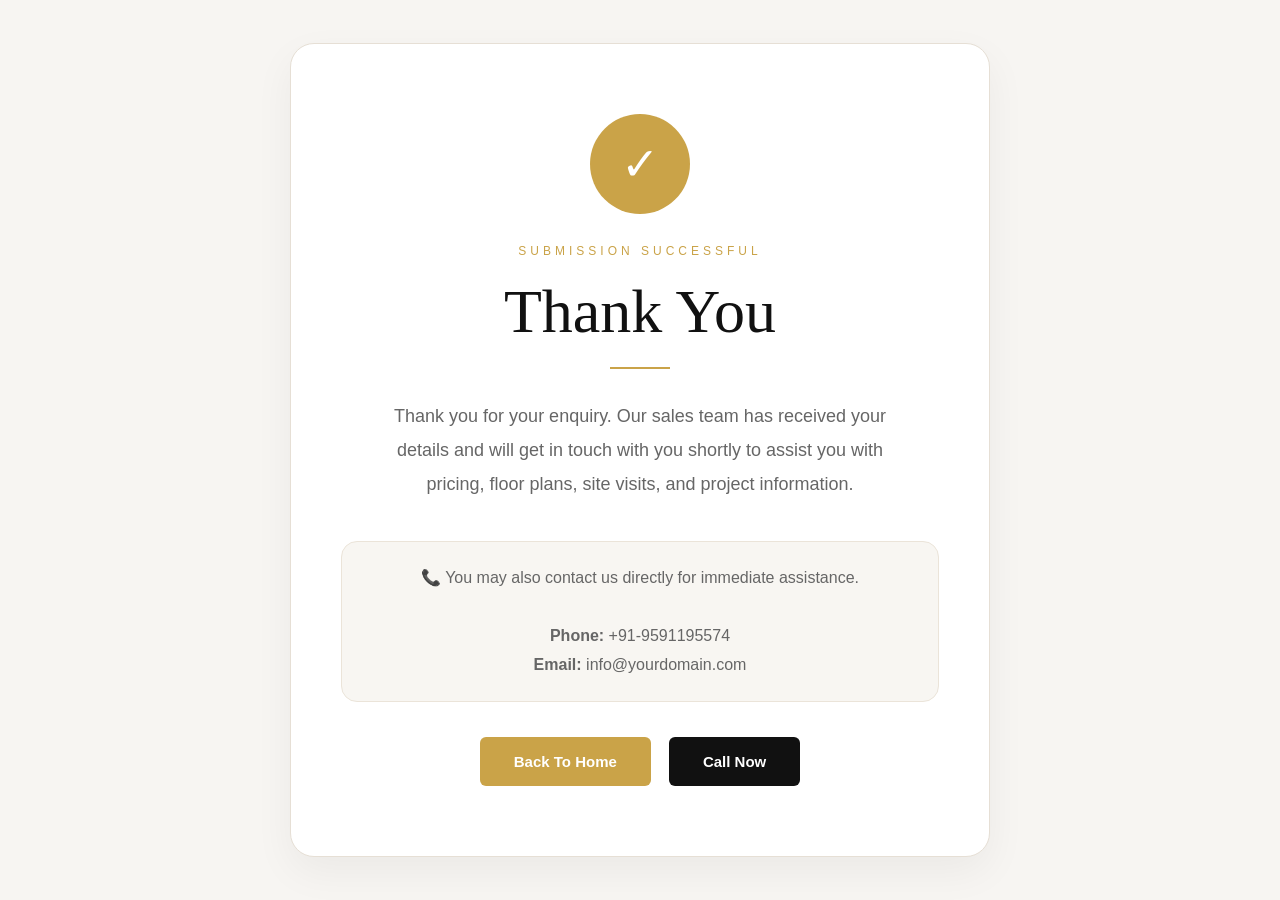
==== thank_you.html @ 69dbcd9b "first commit" ====
<!DOCTYPE html>
<html lang="en">
<head>
  <meta charset="UTF-8">
  <meta name="viewport" content="width=device-width, initial-scale=1.0">
  <title>Thank You</title>

  <style>

    *{
      margin:0;
      padding:0;
      box-sizing:border-box;
      font-family: Arial, sans-serif;
    }

    body{
      background:#f7f5f2;
      min-height:100vh;

      display:flex;
      align-items:center;
      justify-content:center;

      padding:20px;
      color:#222;
    }

    .thankyou-box{
      width:100%;
      max-width:700px;

      background:#fff;
      border:1px solid #e6dfd5;
      border-radius:24px;

      padding:70px 50px;

      text-align:center;

      box-shadow:0 15px 40px rgba(0,0,0,0.05);
    }

    /* ICON */
    .success-icon{
      width:100px;
      height:100px;

      margin:0 auto 30px;

      border-radius:50%;

      background:#caa348;

      display:flex;
      align-items:center;
      justify-content:center;

      color:#fff;
      font-size:46px;
    }

    /* SMALL TEXT */
    .small-title{
      color:#caa348;
      text-transform:uppercase;
      letter-spacing:4px;
      font-size:12px;
      margin-bottom:18px;
    }

    /* TITLE */
    .main-title{
      font-size:62px;
      font-family: Georgia, serif;
      font-weight:300;

      margin-bottom:20px;
      color:#111;
    }

    /* LINE */
    .gold-line{
      width:60px;
      height:2px;
      background:#caa348;

      margin:0 auto 30px;
    }

    /* DESCRIPTION */
    .description{
      font-size:18px;
      line-height:1.9;
      color:#666;

      max-width:520px;
      margin:0 auto 40px;
    }

    /* INFO BOX */
    .info-box{
      background:#f8f6f2;
      border:1px solid #ebe4d9;

      border-radius:16px;

      padding:22px;

      margin-bottom:35px;

      color:#666;
      line-height:1.8;
    }

    /* BUTTONS */
    .button-group{
      display:flex;
      justify-content:center;
      gap:18px;
      flex-wrap:wrap;
    }

    .btn{
      padding:16px 34px;

      border:none;
      border-radius:6px;

      cursor:pointer;

      text-decoration:none;

      font-size:15px;
      font-weight:600;

      transition:0.3s;
    }

    .primary-btn{
      background:#caa348;
      color:#fff;
    }

    .primary-btn:hover{
      background:#b7923c;
    }

    .secondary-btn{
      background:#111;
      color:#fff;
    }

    .secondary-btn:hover{
      background:#333;
    }

    /* RESPONSIVE */
    @media(max-width:768px){

      .thankyou-box{
        padding:50px 25px;
      }

      .main-title{
        font-size:42px;
      }

      .description{
        font-size:16px;
      }

      .success-icon{
        width:80px;
        height:80px;
        font-size:38px;
      }

    }

  </style>
</head>
<body>

  <div class="thankyou-box">

    <!-- ICON -->
    <div class="success-icon">
      ✓
    </div>

    <!-- SMALL TITLE -->
    <div class="small-title">
      Submission Successful
    </div>

    <!-- TITLE -->
    <h1 class="main-title">
      Thank You
    </h1>

    <!-- LINE -->
    <div class="gold-line"></div>

    <!-- DESCRIPTION -->
    <p class="description">

      Thank you for your enquiry.

      Our sales team has received your details and
      will get in touch with you shortly to assist
      you with pricing, floor plans, site visits,
      and project information.

    </p>

    <!-- INFO BOX -->
    <div class="info-box">

      📞 You may also contact us directly for immediate assistance.

      <br><br>

      <strong>Phone:</strong> +91-9591195574

      <br>

      <strong>Email:</strong> info@yourdomain.com

    </div>

    <!-- BUTTONS -->
    <div class="button-group">

      <a href="index.html" class="btn primary-btn">
        Back To Home
      </a>

      <a href="tel:+919591195574" class="btn secondary-btn">
        Call Now
      </a>

    </div>

  </div>

</body>
</html>
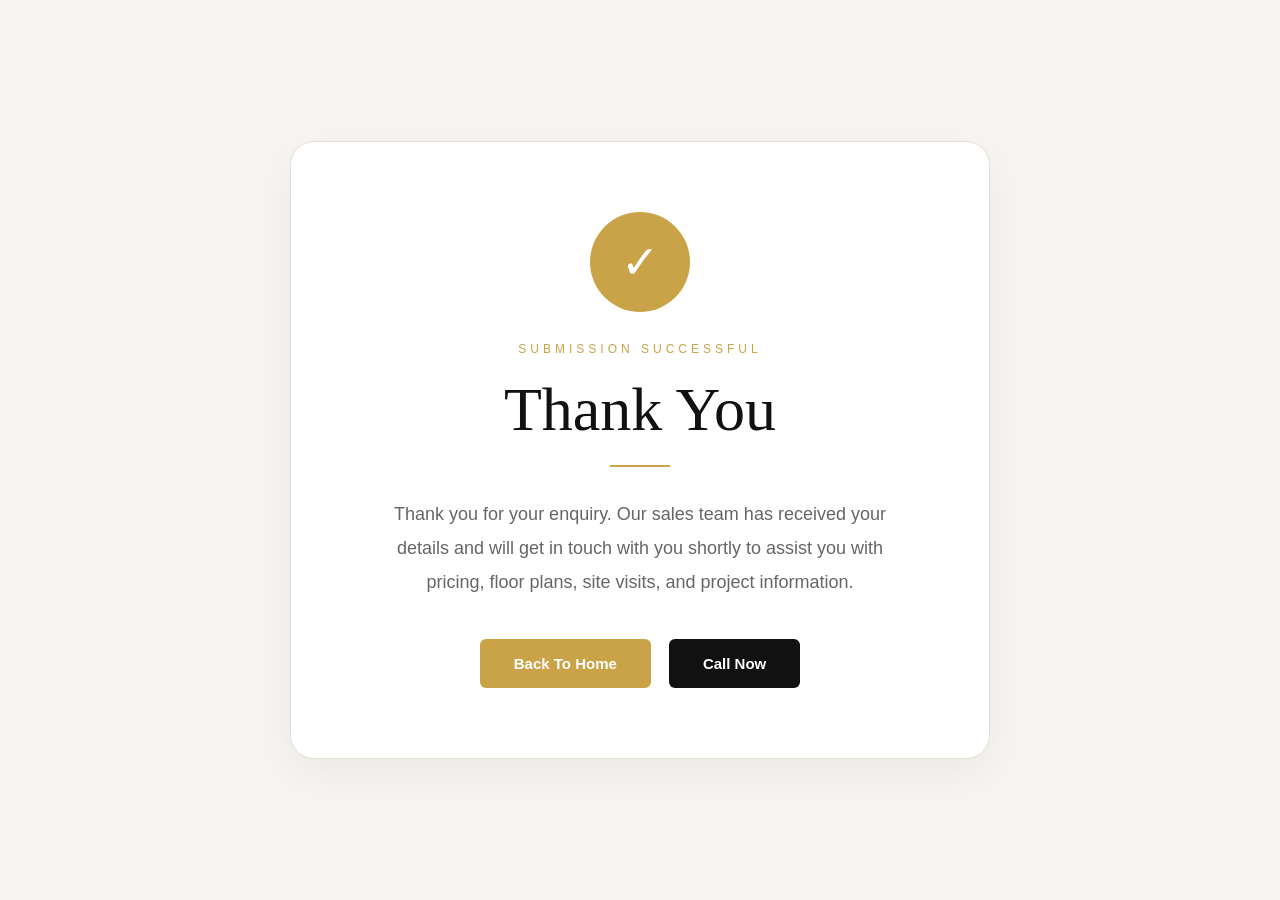
==== commit 82876d6a: "done changes.." ====
--- a/thank_you.html
+++ b/thank_you.html
@@ -215,19 +215,7 @@
     </p>
 
     <!-- INFO BOX -->
-    <div class="info-box">
-
-      📞 You may also contact us directly for immediate assistance.
-
-      <br><br>
-
-      <strong>Phone:</strong> +91-9591195574
-
-      <br>
-
-      <strong>Email:</strong> info@yourdomain.com
-
-    </div>
+    
 
     <!-- BUTTONS -->
     <div class="button-group">
@@ -236,7 +224,7 @@
         Back To Home
       </a>
 
-      <a href="tel:+919591195574" class="btn secondary-btn">
+      <a href="tel:+917899200300" class="btn secondary-btn">
         Call Now
       </a>
 
